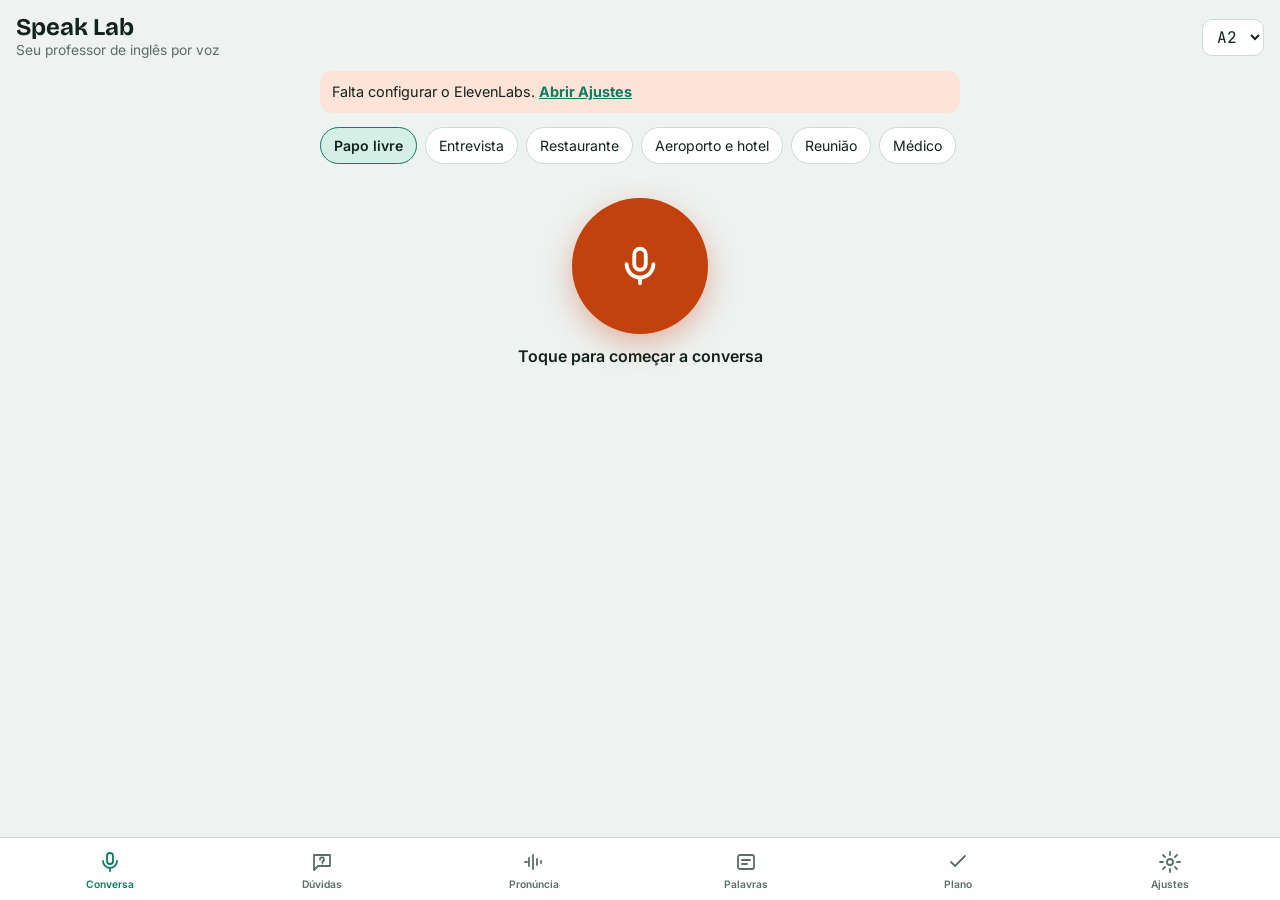
==== app/index.html @ e8980697 "Add Speak Lab iPhone PWA powered by ElevenLabs Installable web app (Add to Home Screen) with a real-" ====
<!doctype html>
<html lang="pt-BR">
<head>
<meta charset="utf-8">
<meta name="viewport" content="width=device-width, initial-scale=1, viewport-fit=cover">
<title>English Speak Lab</title>
<meta name="description" content="Professor de inglês por voz: conversa, dúvidas, pronúncia e vocabulário.">
<meta name="theme-color" content="#0d7a63">
<meta name="apple-mobile-web-app-capable" content="yes">
<meta name="mobile-web-app-capable" content="yes">
<meta name="apple-mobile-web-app-status-bar-style" content="default">
<meta name="apple-mobile-web-app-title" content="Speak Lab">
<link rel="apple-touch-icon" href="icons/apple-touch-icon.png">
<link rel="icon" href="icons/icon-192.png">
<link rel="manifest" href="manifest.webmanifest">
<link rel="preconnect" href="https://fonts.googleapis.com">
<link rel="stylesheet" href="https://fonts.googleapis.com/css2?family=Bricolage+Grotesque:opsz,wght@12..96,500;12..96,700&family=Inter:wght@400;500;600&family=JetBrains+Mono:wght@400;500&display=swap">
<link rel="stylesheet" href="styles.css">
</head>
<body>
<header class="top">
  <div>
    <h1>Speak Lab</h1>
    <p class="muted small" id="topSub">Seu professor de inglês por voz</p>
  </div>
  <select id="level" aria-label="Nível CEFR">
    <option value="A1">A1</option>
    <option value="A2" selected>A2</option>
    <option value="B1">B1</option>
    <option value="B2">B2</option>
    <option value="C1">C1</option>
  </select>
</header>

<main>
  <div id="setupBanner" class="notice" hidden>
    Falta configurar o ElevenLabs. <button class="link" data-go="settings">Abrir Ajustes</button>
  </div>

  <!-- TALK -->
  <section class="view" id="view-talk">
    <div class="chips" id="scenes"></div>
    <div class="stage">
      <button class="orb" id="orb" aria-label="Começar conversa">
        <span class="orb-ring"></span>
        <svg viewBox="0 0 24 24" fill="none" stroke="currentColor" stroke-width="2" stroke-linecap="round"><rect x="9" y="3" width="6" height="11" rx="3"/><path d="M5 11a7 7 0 0 0 14 0M12 18v3"/></svg>
      </button>
      <p class="orb-state" id="orbState">Toque para começar a conversa</p>
      <button class="btn small-btn" id="muteBtn" hidden>Silenciar microfone</button>
    </div>
    <div class="feed" id="talkFeed" aria-live="polite"></div>
  </section>

  <!-- ASK -->
  <section class="view" id="view-ask" hidden>
    <div class="chips" id="askExamples"></div>
    <div class="feed chat" id="askFeed" aria-live="polite">
      <div class="bubble ai">Pergunte qualquer coisa sobre inglês, em português. Ex.: "Quando uso since e quando uso for?"</div>
    </div>
    <form class="composer" id="askForm">
      <textarea id="askInput" rows="1" placeholder="Sua dúvida…"></textarea>
      <button class="btn primary" id="askSend" type="submit">Enviar</button>
    </form>
  </section>

  <!-- PRON -->
  <section class="view" id="view-pron" hidden>
    <div class="chips" id="pronTopics"></div>
    <div class="card">
      <span class="label" id="pronMeta"></span>
      <p class="target" id="pronText"></p>
      <p class="ipa" id="pronTip"></p>
      <p class="muted small" id="pronPt"></p>
      <div class="row">
        <button class="btn" id="pronListen">Ouvir</button>
        <button class="btn" id="pronSlow">Devagar</button>
        <button class="btn" id="pronNext">Próxima</button>
      </div>
      <button class="btn rec" id="pronRec">Gravar minha voz</button>
    </div>
    <div class="card" id="pronResult" hidden>
      <div class="row between">
        <div class="grow"><span class="label">Você disse</span><p id="pronHeard"></p></div>
        <div class="score" id="pronScore"></div>
      </div>
      <p class="diff" id="pronDiff"></p>
      <p class="small muted">Verde: reconhecida. Laranja: reconhecida, mas pouco clara. Vermelho: não reconhecida.</p>
    </div>
  </section>

  <!-- VOCAB -->
  <section class="view" id="view-vocab" hidden>
    <div class="card flash">
      <span class="label" id="flashCount"></span>
      <div class="front" id="flashFront"></div>
      <div class="muted" id="flashBack" hidden></div>
      <div class="row center" id="flashBtns"></div>
    </div>
    <form class="card" id="vForm">
      <span class="label">Adicionar palavra ou expressão</span>
      <input id="vEn" placeholder="English · ex.: get along with" autocapitalize="off">
      <input id="vPt" placeholder="Português · ex.: se dar bem com">
      <button class="btn primary" type="submit">Salvar</button>
    </form>
    <div class="card">
      <div class="row between"><span class="label">Meu vocabulário</span><span class="label" id="vTotal"></span></div>
      <div id="vList"></div>
    </div>
  </section>

  <!-- PLAN -->
  <section class="view" id="view-plan" hidden>
    <div class="card">
      <div class="row between"><span class="label">Rotina de hoje</span><span class="label" id="today"></span></div>
      <div id="checks"></div>
    </div>
    <div class="card">
      <div class="stats">
        <div><div class="n" id="streak">0</div><div class="label">dias seguidos</div></div>
        <div><div class="n" id="totalDays">0</div><div class="label">dias estudados</div></div>
        <div><div class="n" id="talkMins">0</div><div class="label">min de conversa</div></div>
      </div>
      <div class="week" id="week"></div>
    </div>
  </section>

  <!-- SETTINGS -->
  <section class="view" id="view-settings" hidden>
    <form class="card" id="setForm">
      <span class="label">ElevenLabs</span>
      <label>ID do agente
        <input id="sAgent" placeholder="agent_..." autocapitalize="off" autocomplete="off" spellcheck="false">
      </label>
      <label>Chave de API (fica só neste aparelho)
        <input id="sKey" type="password" placeholder="sk_..." autocapitalize="off" autocomplete="off" spellcheck="false">
      </label>
      <label>Voz para pronúncia e vocabulário
        <select id="sVoice"><option value="">Carregue suas vozes</option></select>
      </label>
      <div class="row">
        <button class="btn" type="button" id="sLoadVoices">Carregar minhas vozes</button>
        <button class="btn primary" type="submit">Salvar</button>
      </div>
      <p class="small muted" id="sStatus"></p>
    </form>
    <div class="card">
      <span class="label">Como instalar no iPhone</span>
      <ol class="small steps">
        <li>Abra este endereço no <b>Safari</b>.</li>
        <li>Toque em <b>Compartilhar</b> (quadrado com seta).</li>
        <li>Escolha <b>Adicionar à Tela de Início</b> e confirme.</li>
        <li>Abra pelo ícone <b>Speak Lab</b>. Na primeira conversa, permita o microfone.</li>
      </ol>
    </div>
    <div class="card">
      <span class="label">Backup do progresso</span>
      <p class="small muted">Seu vocabulário e histórico ficam guardados neste aparelho. Copie o backup de vez em quando.</p>
      <textarea id="backupBox" rows="3" placeholder="Cole aqui um backup para restaurar"></textarea>
      <div class="row">
        <button class="btn" type="button" id="bExport">Copiar backup</button>
        <button class="btn" type="button" id="bImport">Restaurar</button>
      </div>
    </div>
  </section>
</main>

<nav class="tabbar" id="tabbar">
  <button data-tab="talk" aria-selected="true"><svg viewBox="0 0 24 24"><path d="M12 3a3 3 0 0 1 3 3v5a3 3 0 0 1-6 0V6a3 3 0 0 1 3-3ZM5 11a7 7 0 0 0 14 0M12 18v3"/></svg>Conversa</button>
  <button data-tab="ask"><svg viewBox="0 0 24 24"><path d="M4 5h16v11H8l-4 4V5Z"/><path d="M10 9.5a2 2 0 1 1 2.5 1.9V13M12 15.5v.01"/></svg>Dúvidas</button>
  <button data-tab="pron"><svg viewBox="0 0 24 24"><path d="M3 12h2M7 8v8M11 5v14M15 9v6M19 11v2"/></svg>Pronúncia</button>
  <button data-tab="vocab"><svg viewBox="0 0 24 24"><rect x="4" y="5" width="16" height="14" rx="2"/><path d="M8 10h8M8 14h5"/></svg>Palavras</button>
  <button data-tab="plan"><svg viewBox="0 0 24 24"><path d="M5 12l4 4L19 6"/></svg>Plano</button>
  <button data-tab="settings"><svg viewBox="0 0 24 24"><circle cx="12" cy="12" r="3"/><path d="M12 2v3M12 19v3M2 12h3M19 12h3M4.9 4.9l2.1 2.1M17 17l2.1 2.1M4.9 19.1 7 17M17 7l2.1-2.1"/></svg>Ajustes</button>
</nav>

<div class="toast" id="toast" role="status" hidden></div>

<script src="vendor/elevenlabs-client-1.35.0.js"></script>
<script src="sentences.js"></script>
<script src="app.js"></script>
</body>
</html>
---- app/styles.css ----
/* Layout: phone-first app shell — header, one scrolling view, fixed bottom tab bar (iOS pattern). */
:root {
  --bg: #eef2f1;
  --surface: #ffffff;
  --sunk: #e2e9e7;
  --fg: #13221f;
  --muted: #5b6d69;
  --line: #cfdad7;
  --accent: #0d7a63;
  --accent-ink: #ffffff;
  --accent-soft: #d5efe7;
  --live: #c2410c;
  --live-soft: #fde4d6;
  --good: #15803d;
  --warn: #b45309;
  --bad: #b42318;
  --font-display: "Bricolage Grotesque", "Segoe UI", system-ui, sans-serif;
  --font-body: "Inter", -apple-system, system-ui, "Segoe UI", sans-serif;
  --font-mono: "JetBrains Mono", ui-monospace, Menlo, monospace;
  --tabbar-h: 58px;
  color-scheme: light;
}
@media (prefers-color-scheme: dark) {
  :root {
    --bg: #0e1615; --surface: #16211f; --sunk: #1d2a28; --fg: #e4eeeb; --muted: #93a7a2;
    --line: #2a3b38; --accent: #34c39f; --accent-ink: #062019; --accent-soft: #173a32;
    --live: #fb8a4c; --live-soft: #3d2216; --good: #4ade80; --warn: #fbbf24; --bad: #f87171;
    color-scheme: dark;
  }
}
* { box-sizing: border-box; -webkit-tap-highlight-color: transparent; }
html, body { margin: 0; }
body {
  background: var(--bg); color: var(--fg); font-family: var(--font-body); font-size: 16px; line-height: 1.5;
  padding-top: env(safe-area-inset-top, 0px);
  padding-left: max(16px, env(safe-area-inset-left, 0px));
  padding-right: max(16px, env(safe-area-inset-right, 0px));
  padding-bottom: calc(var(--tabbar-h) + env(safe-area-inset-bottom, 0px) + 16px);
  -webkit-text-size-adjust: 100%;
}
h1 { font-family: var(--font-display); font-weight: 700; font-size: 1.5rem; margin: 0; line-height: 1.1; }
p { margin: 0; }
.muted { color: var(--muted); }
.small { font-size: 0.86rem; }
.label { font-size: 0.72rem; text-transform: uppercase; letter-spacing: 0.08em; color: var(--muted); font-weight: 600; }
button, input, select, textarea { font: inherit; color: inherit; }
button { cursor: pointer; touch-action: manipulation; }
:focus-visible { outline: 2px solid var(--accent); outline-offset: 2px; }
[hidden] { display: none !important; }

header.top { display: flex; align-items: center; justify-content: space-between; gap: 12px; padding-block: 14px 10px; }
header.top select { background: var(--surface); border: 1px solid var(--line); border-radius: 10px; padding: 6px 10px; font-family: var(--font-mono); }
main { max-width: 640px; margin: 0 auto; display: flex; flex-direction: column; gap: 14px; }
.view { display: flex; flex-direction: column; gap: 14px; }

.card { background: var(--surface); border: 1px solid var(--line); border-radius: 16px; padding: 16px; display: flex; flex-direction: column; gap: 12px; min-width: 0; }
.card label { display: flex; flex-direction: column; gap: 4px; font-size: 0.86rem; color: var(--muted); }
.card input, .card select, .card textarea, .composer textarea {
  width: 100%; min-width: 0; border: 1px solid var(--line); background: var(--bg); border-radius: 12px; padding: 11px 12px; color: var(--fg); font-size: 16px;
}
.row { display: flex; flex-wrap: wrap; gap: 8px; align-items: center; }
.row.between { justify-content: space-between; flex-wrap: nowrap; }
.row.center { justify-content: center; }
.grow { flex: 1; min-width: 0; }
.btn { border: 1px solid var(--line); background: var(--surface); padding: 10px 16px; border-radius: 12px; font-weight: 600; min-height: 44px; }
.btn.primary { background: var(--accent); color: var(--accent-ink); border-color: var(--accent); }
.btn:disabled { opacity: 0.5; }
.small-btn { min-height: 36px; padding: 6px 12px; font-size: 0.86rem; }
.link { border: 0; background: none; color: var(--accent); font-weight: 700; padding: 0; text-decoration: underline; }
.notice { background: var(--live-soft); border-radius: 12px; padding: 10px 12px; font-size: 0.9rem; }

.chips { display: flex; gap: 8px; overflow-x: auto; padding-bottom: 2px; scrollbar-width: none; }
.chips::-webkit-scrollbar { display: none; }
.chip { flex: none; border: 1px solid var(--line); background: var(--surface); padding: 7px 13px; border-radius: 999px; font-size: 0.88rem; }
.chip[aria-pressed="true"] { background: var(--accent-soft); border-color: var(--accent); font-weight: 600; }

/* Talk */
.stage { display: flex; flex-direction: column; align-items: center; gap: 10px; padding-block: 18px 6px; }
.orb { position: relative; width: 136px; height: 136px; border-radius: 50%; border: 0; background: var(--live); color: #fff; display: grid; place-items: center; box-shadow: 0 10px 30px color-mix(in srgb, var(--live) 35%, transparent); transition: transform 0.15s; }
.orb:active { transform: scale(0.96); }
.orb svg { width: 46px; height: 46px; }
.orb-ring { position: absolute; inset: -8px; border-radius: 50%; border: 3px solid transparent; }
.orb[data-mode="connecting"] { background: var(--muted); }
.orb[data-mode="listening"] { background: var(--accent); }
.orb[data-mode="listening"] .orb-ring { border-color: var(--accent); animation: breathe 1.8s ease-in-out infinite; }
.orb[data-mode="speaking"] { background: var(--accent); }
.orb[data-mode="speaking"] .orb-ring { border-color: var(--accent); animation: talk 0.5s ease-in-out infinite alternate; }
@keyframes breathe { 0%,100% { transform: scale(1); opacity: 0.4; } 50% { transform: scale(1.08); opacity: 1; } }
@keyframes talk { from { transform: scale(1.02); } to { transform: scale(1.14); } }
@media (prefers-reduced-motion: reduce) { .orb-ring { animation: none !important; } }
.orb-state { font-weight: 600; text-align: center; }

.feed { display: flex; flex-direction: column; gap: 10px; }
.bubble { max-width: 88%; padding: 10px 13px; border-radius: 16px; overflow-wrap: anywhere; }
.bubble.me { align-self: flex-end; background: var(--accent); color: var(--accent-ink); border-bottom-right-radius: 5px; }
.bubble.ai { align-self: flex-start; background: var(--surface); border: 1px solid var(--line); border-bottom-left-radius: 5px; }
.bubble.ai p + p, .bubble.ai ul + p, .bubble.ai p + ul { margin-top: 8px; }
.bubble.ai ul { margin: 4px 0; padding-left: 20px; }
.bubble.thinking { color: var(--muted); font-style: italic; }
.fix { align-self: stretch; border-left: 3px solid var(--live); background: var(--live-soft); border-radius: 0 12px 12px 0; padding: 8px 12px; font-size: 0.9rem; display: flex; flex-direction: column; gap: 2px; }
.fix s { color: var(--muted); }
.fix b { color: var(--good); }
.saved { align-self: center; font-size: 0.82rem; color: var(--accent); font-weight: 600; }

.composer { position: sticky; bottom: calc(var(--tabbar-h) + env(safe-area-inset-bottom, 0px) + 8px); display: flex; gap: 8px; align-items: flex-end; background: var(--bg); padding-top: 6px; }
.composer textarea { resize: none; max-height: 140px; background: var(--surface); }
.composer .btn { flex: none; }

/* Pron */
.target { font-family: var(--font-display); font-size: 1.45rem; font-weight: 500; line-height: 1.3; }
.ipa { font-family: var(--font-mono); font-size: 0.86rem; color: var(--muted); }
.rec { background: var(--live); color: #fff; border-color: var(--live); min-height: 56px; user-select: none; -webkit-user-select: none; -webkit-touch-callout: none; }
.rec.on { background: var(--bad); }
.diff { font-size: 1.05rem; line-height: 1.8; }
.diff .ok { color: var(--good); font-weight: 600; }
.diff .weak { color: var(--warn); font-weight: 600; text-decoration: underline dotted; }
.diff .miss { color: var(--bad); text-decoration: underline wavy; }
.score { font-family: var(--font-mono); font-size: 2rem; font-variant-numeric: tabular-nums; }

/* Vocab */
.flash { text-align: center; align-items: center; padding-block: 26px; }
.flash .front { font-family: var(--font-display); font-size: 1.8rem; font-weight: 700; overflow-wrap: anywhere; }
.vrow { display: grid; grid-template-columns: 1fr auto; gap: 2px 10px; padding: 10px 0; border-top: 1px solid var(--line); }
.vrow:first-child { border-top: 0; }
.vrow .en { font-weight: 600; overflow-wrap: anywhere; }
.vrow .pt { color: var(--muted); grid-column: 1; overflow-wrap: anywhere; }
.vrow .acts { grid-row: 1 / span 2; grid-column: 2; display: flex; gap: 12px; align-items: center; }
.vrow .acts button { border: 0; background: none; color: var(--accent); font-weight: 600; font-size: 0.86rem; padding: 6px 0; }
.vrow .acts .del { color: var(--bad); }
.box { font-family: var(--font-mono); font-size: 0.72rem; color: var(--muted); font-weight: 400; }

/* Plan */
.card label.check { flex-direction: row; color: var(--fg); font-size: 1rem; }
.check { display: flex; gap: 12px; align-items: flex-start; padding: 11px 0; border-top: 1px solid var(--line); }
.check:first-child { border-top: 0; }
.check input { width: 22px; height: 22px; accent-color: var(--accent); margin-top: 1px; flex: none; }
.check .t { font-weight: 600; }
.mins { font-family: var(--font-mono); font-size: 0.76rem; color: var(--muted); margin-left: auto; white-space: nowrap; }
.stats { display: flex; gap: 22px; flex-wrap: wrap; }
.stats .n { font-family: var(--font-mono); font-size: 1.6rem; font-variant-numeric: tabular-nums; }
.week { display: grid; grid-template-columns: repeat(7, 1fr); gap: 6px; }
.day { aspect-ratio: 1; border-radius: 9px; background: var(--sunk); display: grid; place-items: center; font-family: var(--font-mono); font-size: 0.7rem; color: var(--muted); }
.day.done { background: var(--accent); color: var(--accent-ink); }
.day.part { background: var(--accent-soft); color: var(--fg); }
.steps { margin: 0; padding-left: 20px; display: flex; flex-direction: column; gap: 4px; }

/* Tab bar */
.tabbar {
  position: fixed; left: 0; right: 0; bottom: 0; z-index: 20; display: flex; justify-content: space-around;
  background: color-mix(in srgb, var(--surface) 92%, transparent); backdrop-filter: blur(14px); -webkit-backdrop-filter: blur(14px);
  border-top: 1px solid var(--line);
  padding: 4px max(4px, env(safe-area-inset-right, 0px)) env(safe-area-inset-bottom, 0px) max(4px, env(safe-area-inset-left, 0px));
}
.tabbar button { flex: 1; min-width: 0; height: var(--tabbar-h); border: 0; background: none; display: flex; flex-direction: column; align-items: center; justify-content: center; gap: 3px; font-size: 0.64rem; font-weight: 600; color: var(--muted); }
.tabbar svg { width: 24px; height: 24px; fill: none; stroke: currentColor; stroke-width: 1.8; stroke-linecap: round; stroke-linejoin: round; }
.tabbar button[aria-selected="true"] { color: var(--accent); }

.toast { position: fixed; left: 50%; transform: translateX(-50%); bottom: calc(var(--tabbar-h) + env(safe-area-inset-bottom, 0px) + 14px); z-index: 30; background: var(--fg); color: var(--bg); padding: 9px 16px; border-radius: 999px; font-size: 0.88rem; font-weight: 600; max-width: calc(100% - 32px); text-align: center; }
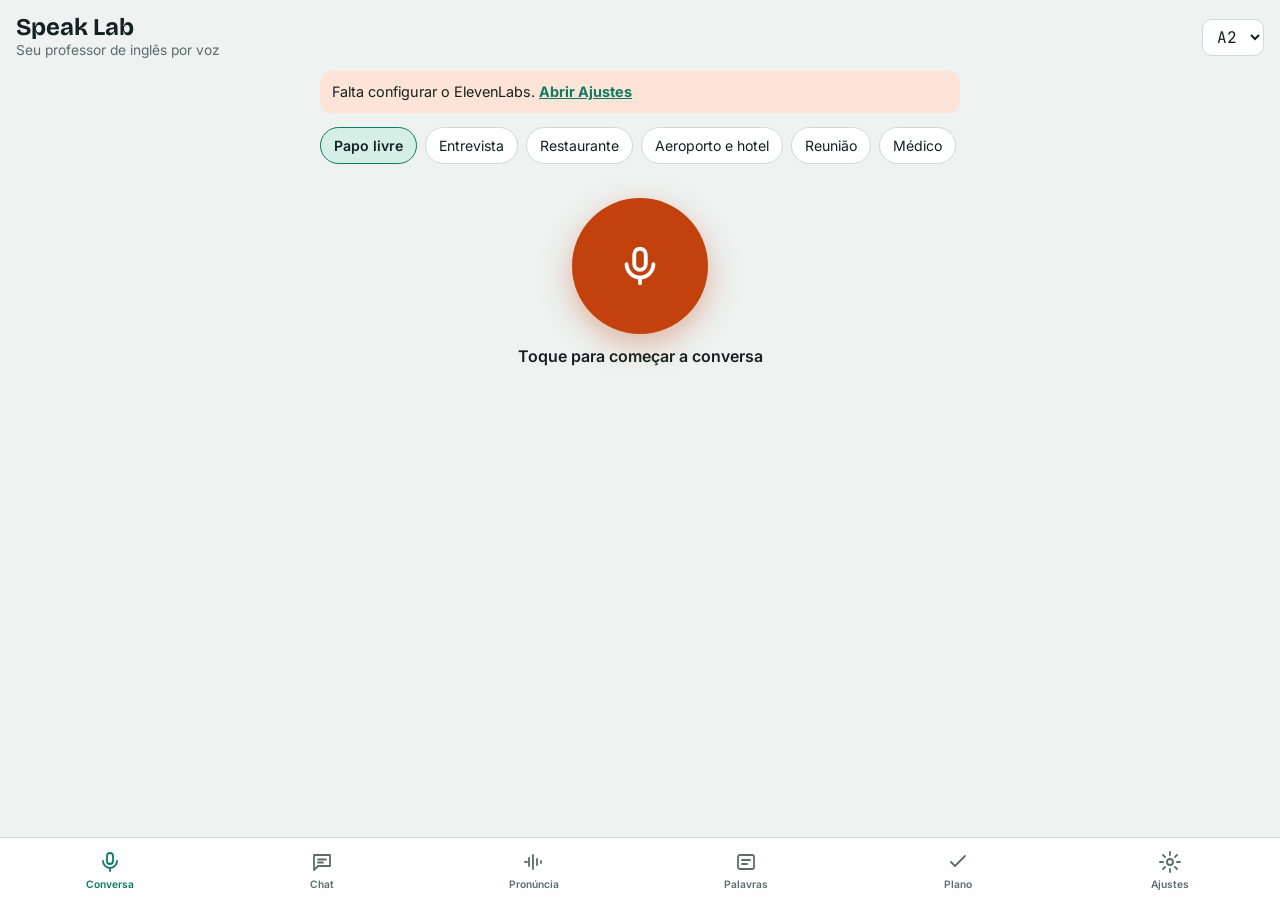
==== commit e656c2c7: "Add Claude-style study chat to Speak Lab Replaces the Questions tab with a chat: saved conversations" ====
--- a/app/index.html
+++ b/app/index.html
@@ -51,17 +51,43 @@
     <div class="feed" id="talkFeed" aria-live="polite"></div>
   </section>
 
-  <!-- ASK -->
-  <section class="view" id="view-ask" hidden>
-    <div class="chips" id="askExamples"></div>
-    <div class="feed chat" id="askFeed" aria-live="polite">
-      <div class="bubble ai">Pergunte qualquer coisa sobre inglês, em português. Ex.: "Quando uso since e quando uso for?"</div>
-    </div>
-    <form class="composer" id="askForm">
-      <textarea id="askInput" rows="1" placeholder="Sua dúvida…"></textarea>
-      <button class="btn primary" id="askSend" type="submit">Enviar</button>
+  <!-- CHAT -->
+  <section class="view" id="view-chat" hidden>
+    <div class="chat-head">
+      <button class="icon-btn" id="chatMenu" aria-label="Conversas"><svg viewBox="0 0 24 24"><path d="M4 7h16M4 12h16M4 17h10"/></svg></button>
+      <div class="chat-title" id="chatTitle">Nova conversa</div>
+      <button class="icon-btn" id="chatNew" aria-label="Nova conversa"><svg viewBox="0 0 24 24"><path d="M12 5v14M5 12h14"/></svg></button>
+    </div>
+
+    <div class="chat-empty" id="chatEmpty">
+      <h2 class="hello">What do you want to <em>study</em> today?</h2>
+      <p class="muted small">Escolha um modo. O professor responde em português ou inglês, conforme o modo.</p>
+      <div class="mode-grid" id="modeGrid"></div>
+      <span class="label">Para começar</span>
+      <div class="starters" id="starters"></div>
+    </div>
+
+    <div class="chat-log" id="chatLog" aria-live="polite"></div>
+
+    <form class="chat-composer" id="chatForm">
+      <div class="cbox">
+        <textarea id="chatInput" rows="1" placeholder="Escreva ou fale sua mensagem…" enterkeyhint="send"></textarea>
+        <div class="cbar">
+          <button type="button" class="mode-pill" id="chatModeBtn">Professor</button>
+          <div class="row">
+            <button type="button" class="icon-btn mic-s" id="chatMic" aria-label="Falar mensagem"><svg viewBox="0 0 24 24"><rect x="9" y="3" width="6" height="11" rx="3"/><path d="M5 11a7 7 0 0 0 14 0M12 18v3"/></svg></button>
+            <button type="submit" class="send-btn" id="chatSend" aria-label="Enviar"><svg viewBox="0 0 24 24"><path d="M12 19V5M6 11l6-6 6 6"/></svg></button>
+          </div>
+        </div>
+      </div>
     </form>
   </section>
+
+  <div class="scrim" id="chatScrim" hidden></div>
+  <aside class="drawer" id="chatDrawer" hidden aria-label="Conversas">
+    <div class="row between"><span class="label">Conversas</span><button class="btn small-btn" id="drawerNew">+ Nova</button></div>
+    <div id="chatList"></div>
+  </aside>
 
   <!-- PRON -->
   <section class="view" id="view-pron" hidden>
@@ -166,7 +192,7 @@
 
 <nav class="tabbar" id="tabbar">
   <button data-tab="talk" aria-selected="true"><svg viewBox="0 0 24 24"><path d="M12 3a3 3 0 0 1 3 3v5a3 3 0 0 1-6 0V6a3 3 0 0 1 3-3ZM5 11a7 7 0 0 0 14 0M12 18v3"/></svg>Conversa</button>
-  <button data-tab="ask"><svg viewBox="0 0 24 24"><path d="M4 5h16v11H8l-4 4V5Z"/><path d="M10 9.5a2 2 0 1 1 2.5 1.9V13M12 15.5v.01"/></svg>Dúvidas</button>
+  <button data-tab="chat"><svg viewBox="0 0 24 24"><path d="M4 5h16v11H8l-4 4V5Z"/><path d="M8 9.5h8M8 12.5h5"/></svg>Chat</button>
   <button data-tab="pron"><svg viewBox="0 0 24 24"><path d="M3 12h2M7 8v8M11 5v14M15 9v6M19 11v2"/></svg>Pronúncia</button>
   <button data-tab="vocab"><svg viewBox="0 0 24 24"><rect x="4" y="5" width="16" height="14" rx="2"/><path d="M8 10h8M8 14h5"/></svg>Palavras</button>
   <button data-tab="plan"><svg viewBox="0 0 24 24"><path d="M5 12l4 4L19 6"/></svg>Plano</button>
--- a/app/styles.css
+++ b/app/styles.css
@@ -156,3 +156,84 @@
 .tabbar button[aria-selected="true"] { color: var(--accent); }
 
 .toast { position: fixed; left: 50%; transform: translateX(-50%); bottom: calc(var(--tabbar-h) + env(safe-area-inset-bottom, 0px) + 14px); z-index: 30; background: var(--fg); color: var(--bg); padding: 9px 16px; border-radius: 999px; font-size: 0.88rem; font-weight: 600; max-width: calc(100% - 32px); text-align: center; }
+
+/* ---------- Chat (Claude-style): full-width answers, user bubbles, fixed composer, side drawer ---------- */
+body.in-chat header.top { display: none; }
+body.in-chat { padding-bottom: calc(var(--tabbar-h) + env(safe-area-inset-bottom, 0px) + 150px); }
+.chat-head {
+  position: sticky; top: 0; z-index: 15; display: flex; align-items: center; gap: 8px;
+  margin-inline: calc(-1 * max(16px, env(safe-area-inset-left, 0px))); padding: 10px max(16px, env(safe-area-inset-left, 0px));
+  padding-top: calc(env(safe-area-inset-top, 0px) + 6px); margin-top: calc(-1 * env(safe-area-inset-top, 0px));
+  background: color-mix(in srgb, var(--bg) 92%, transparent); backdrop-filter: blur(12px); -webkit-backdrop-filter: blur(12px);
+  border-bottom: 1px solid var(--line);
+}
+.chat-title { flex: 1; min-width: 0; text-align: center; font-weight: 600; white-space: nowrap; overflow: hidden; text-overflow: ellipsis; }
+.icon-btn { width: 40px; height: 40px; flex: none; border: 0; background: none; border-radius: 10px; display: grid; place-items: center; color: var(--fg); }
+.icon-btn svg, .send-btn svg { width: 22px; height: 22px; fill: none; stroke: currentColor; stroke-width: 1.9; stroke-linecap: round; stroke-linejoin: round; }
+.icon-btn:active { background: var(--sunk); }
+
+.chat-empty { display: flex; flex-direction: column; gap: 12px; padding-top: 10px; }
+.hello { font-family: var(--font-display); font-weight: 500; font-size: 1.75rem; line-height: 1.15; margin: 6px 0 0; text-wrap: balance; }
+.hello em { font-style: normal; color: var(--accent); }
+.mode-grid { display: grid; grid-template-columns: 1fr 1fr; gap: 8px; }
+.mode { text-align: left; border: 1px solid var(--line); background: var(--surface); border-radius: 14px; padding: 11px 12px; display: flex; flex-direction: column; gap: 2px; min-width: 0; }
+.mode b { font-size: 0.95rem; }
+.mode span { font-size: 0.8rem; color: var(--muted); line-height: 1.3; }
+.mode.on { border-color: var(--accent); background: var(--accent-soft); }
+.starters { display: flex; flex-direction: column; gap: 6px; }
+.starter { text-align: left; border: 0; border-bottom: 1px solid var(--line); background: none; padding: 10px 2px; color: var(--fg); font-size: 0.95rem; }
+.starter::before { content: "↗ "; color: var(--accent); font-weight: 700; }
+
+.chat-log { display: flex; flex-direction: column; gap: 18px; padding-top: 6px; }
+.m-user { display: flex; justify-content: flex-end; }
+.m-user .bubble.me { background: var(--sunk); color: var(--fg); border-radius: 18px; border-bottom-right-radius: 6px; max-width: 85%; white-space: pre-wrap; }
+.m-ai { display: grid; grid-template-columns: 28px 1fr; gap: 10px; align-items: start; }
+.m-avatar { width: 28px; height: 28px; border-radius: 8px; background: var(--accent); color: var(--accent-ink); display: grid; place-items: center; font-family: var(--font-display); font-weight: 700; font-size: 0.9rem; }
+.m-body { min-width: 0; display: flex; flex-direction: column; gap: 6px; }
+.md { overflow-wrap: anywhere; line-height: 1.6; }
+.md > * + * { margin-top: 10px; }
+.md h3 { font-size: 1rem; margin: 14px 0 0; font-family: var(--font-body); font-weight: 700; }
+.md ul, .md ol { padding-left: 22px; margin-bottom: 0; }
+.md li + li { margin-top: 4px; }
+.md code { font-family: var(--font-mono); font-size: 0.86em; background: var(--sunk); padding: 1px 5px; border-radius: 5px; }
+.md strong { font-weight: 700; }
+.caret { display: inline-block; width: 8px; height: 1em; vertical-align: -2px; margin-left: 2px; background: var(--accent); border-radius: 2px; animation: blink 1s steps(2) infinite; }
+@keyframes blink { 50% { opacity: 0; } }
+.dots { display: inline-flex; gap: 4px; padding: 8px 0; }
+.dots i { width: 7px; height: 7px; border-radius: 50%; background: var(--muted); animation: dot 1.2s infinite ease-in-out; }
+.dots i:nth-child(2) { animation-delay: 0.15s; } .dots i:nth-child(3) { animation-delay: 0.3s; }
+@keyframes dot { 0%, 80%, 100% { opacity: 0.25; transform: translateY(0); } 40% { opacity: 1; transform: translateY(-3px); } }
+@media (prefers-reduced-motion: reduce) { .caret, .dots i { animation: none; } }
+.m-acts { display: flex; gap: 14px; }
+.m-acts button { border: 0; background: none; padding: 4px 0; color: var(--muted); font-size: 0.8rem; font-weight: 600; }
+.m-acts button:active { color: var(--accent); }
+.chat-log .fix, .chat-log .saved { margin-left: 38px; }
+
+.chat-composer {
+  position: fixed; left: 0; right: 0; z-index: 18;
+  bottom: calc(var(--tabbar-h) + env(safe-area-inset-bottom, 0px));
+  padding: 8px max(12px, env(safe-area-inset-right, 0px)) 8px max(12px, env(safe-area-inset-left, 0px));
+  background: linear-gradient(to top, var(--bg) 70%, transparent);
+}
+.cbox { max-width: 640px; margin: 0 auto; background: var(--surface); border: 1px solid var(--line); border-radius: 20px; padding: 10px 10px 8px 14px; box-shadow: 0 4px 18px rgb(0 0 0 / 0.07); display: flex; flex-direction: column; gap: 6px; }
+.cbox textarea { border: 0; background: none; resize: none; padding: 4px 0; max-height: 160px; min-height: 26px; font-size: 16px; color: var(--fg); outline: none; width: 100%; }
+.cbar { display: flex; align-items: center; justify-content: space-between; gap: 8px; }
+.mode-pill { border: 1px solid var(--line); background: var(--bg); border-radius: 999px; padding: 5px 12px; font-size: 0.8rem; font-weight: 600; color: var(--fg); }
+.mode-pill:disabled { opacity: 0.7; }
+.mic-s.on { color: #fff; background: var(--live); animation: breathe 1.4s infinite; }
+.send-btn { width: 36px; height: 36px; border-radius: 10px; border: 0; background: var(--accent); color: var(--accent-ink); display: grid; place-items: center; }
+.send-btn:disabled { opacity: 0.45; }
+
+.scrim { position: fixed; inset: 0; z-index: 35; background: rgb(0 0 0 / 0.35); }
+.drawer {
+  position: fixed; top: 0; bottom: 0; left: 0; z-index: 40; width: min(84vw, 320px); overflow-y: auto;
+  background: var(--surface); border-right: 1px solid var(--line); display: flex; flex-direction: column; gap: 12px;
+  padding: calc(env(safe-area-inset-top, 0px) + 16px) 14px calc(env(safe-area-inset-bottom, 0px) + 16px) max(14px, env(safe-area-inset-left, 0px));
+}
+.c-item { display: flex; align-items: center; gap: 4px; border-radius: 10px; }
+.c-item.on { background: var(--accent-soft); }
+.c-open { flex: 1; min-width: 0; border: 0; background: none; text-align: left; padding: 9px 8px; display: flex; flex-direction: column; color: var(--fg); }
+.c-title { font-weight: 600; font-size: 0.92rem; white-space: nowrap; overflow: hidden; text-overflow: ellipsis; }
+.c-meta { font-size: 0.74rem; color: var(--muted); }
+.c-del { border: 0; background: none; color: var(--muted); font-size: 1.1rem; padding: 6px 10px; flex: none; }
+.c-del[data-armed] { color: var(--bad); font-size: 0.78rem; font-weight: 700; }
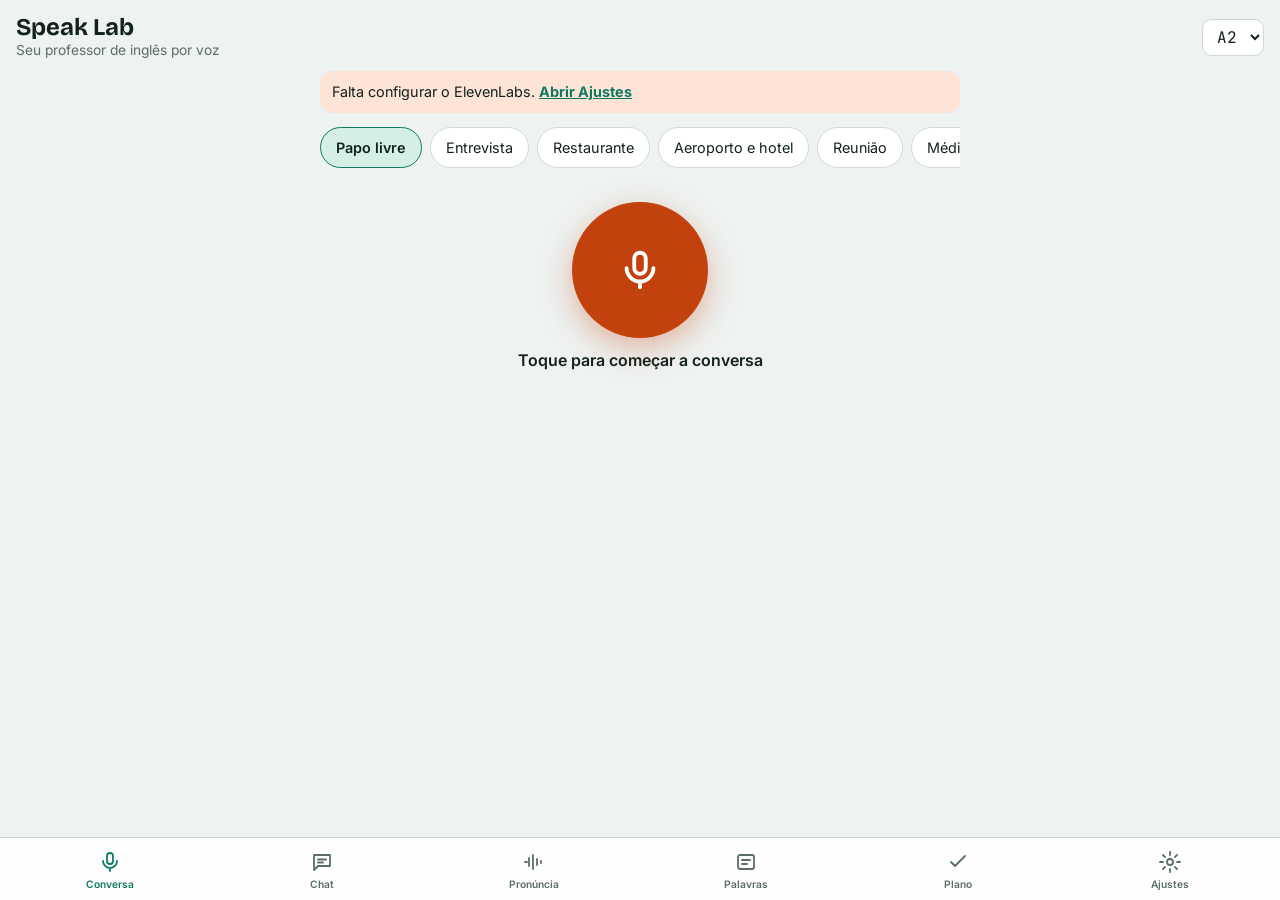
==== commit 1a12e980: "Polish Speak Lab for phones Keep the chat composer above the iOS keyboard and hide the tab bar while" ====
--- a/app/index.html
+++ b/app/index.html
@@ -200,6 +200,7 @@
 </nav>
 
 <div class="toast" id="toast" role="status" hidden></div>
+<div class="update-bar" id="updateBar" hidden>Nova versão do app disponível. <button class="link" id="updateBtn" type="button">Atualizar agora</button></div>
 
 <script src="vendor/elevenlabs-client-1.35.0.js"></script>
 <script src="sentences.js"></script>
--- a/app/styles.css
+++ b/app/styles.css
@@ -71,7 +71,7 @@
 
 .chips { display: flex; gap: 8px; overflow-x: auto; padding-bottom: 2px; scrollbar-width: none; }
 .chips::-webkit-scrollbar { display: none; }
-.chip { flex: none; border: 1px solid var(--line); background: var(--surface); padding: 7px 13px; border-radius: 999px; font-size: 0.88rem; }
+.chip { flex: none; border: 1px solid var(--line); background: var(--surface); padding: 9px 15px; min-height: 40px; border-radius: 999px; font-size: 0.9rem; }
 .chip[aria-pressed="true"] { background: var(--accent-soft); border-color: var(--accent); font-weight: 600; }
 
 /* Talk */
@@ -168,7 +168,7 @@
   border-bottom: 1px solid var(--line);
 }
 .chat-title { flex: 1; min-width: 0; text-align: center; font-weight: 600; white-space: nowrap; overflow: hidden; text-overflow: ellipsis; }
-.icon-btn { width: 40px; height: 40px; flex: none; border: 0; background: none; border-radius: 10px; display: grid; place-items: center; color: var(--fg); }
+.icon-btn { width: 44px; height: 44px; flex: none; border: 0; background: none; border-radius: 10px; display: grid; place-items: center; color: var(--fg); }
 .icon-btn svg, .send-btn svg { width: 22px; height: 22px; fill: none; stroke: currentColor; stroke-width: 1.9; stroke-linecap: round; stroke-linejoin: round; }
 .icon-btn:active { background: var(--sunk); }
 
@@ -205,7 +205,7 @@
 @keyframes dot { 0%, 80%, 100% { opacity: 0.25; transform: translateY(0); } 40% { opacity: 1; transform: translateY(-3px); } }
 @media (prefers-reduced-motion: reduce) { .caret, .dots i { animation: none; } }
 .m-acts { display: flex; gap: 14px; }
-.m-acts button { border: 0; background: none; padding: 4px 0; color: var(--muted); font-size: 0.8rem; font-weight: 600; }
+.m-acts button { border: 0; background: none; padding: 10px 6px; margin-left: -6px; min-height: 40px; color: var(--muted); font-size: 0.8rem; font-weight: 600; }
 .m-acts button:active { color: var(--accent); }
 .chat-log .fix, .chat-log .saved { margin-left: 38px; }
 
@@ -218,10 +218,10 @@
 .cbox { max-width: 640px; margin: 0 auto; background: var(--surface); border: 1px solid var(--line); border-radius: 20px; padding: 10px 10px 8px 14px; box-shadow: 0 4px 18px rgb(0 0 0 / 0.07); display: flex; flex-direction: column; gap: 6px; }
 .cbox textarea { border: 0; background: none; resize: none; padding: 4px 0; max-height: 160px; min-height: 26px; font-size: 16px; color: var(--fg); outline: none; width: 100%; }
 .cbar { display: flex; align-items: center; justify-content: space-between; gap: 8px; }
-.mode-pill { border: 1px solid var(--line); background: var(--bg); border-radius: 999px; padding: 5px 12px; font-size: 0.8rem; font-weight: 600; color: var(--fg); }
+.mode-pill { border: 1px solid var(--line); background: var(--bg); border-radius: 999px; padding: 8px 14px; min-height: 36px; font-size: 0.8rem; font-weight: 600; color: var(--fg); }
 .mode-pill:disabled { opacity: 0.7; }
 .mic-s.on { color: #fff; background: var(--live); animation: breathe 1.4s infinite; }
-.send-btn { width: 36px; height: 36px; border-radius: 10px; border: 0; background: var(--accent); color: var(--accent-ink); display: grid; place-items: center; }
+.send-btn { width: 40px; height: 40px; border-radius: 10px; border: 0; background: var(--accent); color: var(--accent-ink); display: grid; place-items: center; }
 .send-btn:disabled { opacity: 0.45; }
 
 .scrim { position: fixed; inset: 0; z-index: 35; background: rgb(0 0 0 / 0.35); }
@@ -235,5 +235,38 @@
 .c-open { flex: 1; min-width: 0; border: 0; background: none; text-align: left; padding: 9px 8px; display: flex; flex-direction: column; color: var(--fg); }
 .c-title { font-weight: 600; font-size: 0.92rem; white-space: nowrap; overflow: hidden; text-overflow: ellipsis; }
 .c-meta { font-size: 0.74rem; color: var(--muted); }
-.c-del { border: 0; background: none; color: var(--muted); font-size: 1.1rem; padding: 6px 10px; flex: none; }
+.c-del { border: 0; background: none; color: var(--muted); font-size: 1.2rem; min-width: 44px; min-height: 44px; padding: 0 10px; flex: none; }
 .c-del[data-armed] { color: var(--bad); font-size: 0.78rem; font-weight: 700; }
+
+/* ---------- Mobile polish ---------- */
+html, body { overscroll-behavior-y: none; }
+.tabbar, .chips, .chat-head, .mode-grid, .btn, .chip, .orb, .icon-btn, .send-btn, .mode-pill, .starter, .c-open { -webkit-user-select: none; user-select: none; }
+.btn:active, .chip:active, .mode:active, .starter:active, .c-open:active, .send-btn:active, .mode-pill:active { transform: scale(0.97); opacity: 0.85; }
+.tabbar button:active svg { transform: scale(0.9); }
+.btn, .chip, .mode, .starter, .send-btn, .mode-pill, .tabbar svg { transition: transform 0.08s, opacity 0.08s; }
+.starter { min-height: 44px; }
+.vrow .acts button { min-height: 40px; padding: 8px 2px; }
+.check { min-height: 48px; }
+
+/* Keyboard open (iOS): hide the tab bar and sit the composer right on top of the keyboard. */
+body.kb-open .tabbar { display: none; }
+body.kb-open .chat-composer { bottom: var(--kb, 0px); padding-bottom: 8px; }
+body.kb-open.in-chat { padding-bottom: calc(var(--kb, 0px) + 140px); }
+
+.update-bar {
+  position: fixed; left: 12px; right: 12px; z-index: 50; top: calc(env(safe-area-inset-top, 0px) + 8px);
+  background: var(--fg); color: var(--bg); border-radius: 14px; padding: 12px 14px; font-size: 0.9rem; font-weight: 600;
+  display: flex; gap: 8px; align-items: center; justify-content: space-between; box-shadow: 0 6px 20px rgb(0 0 0 / 0.2);
+}
+.update-bar .link { color: var(--accent-soft); white-space: nowrap; }
+
+/* Small phones (iPhone SE / mini) */
+@media (max-width: 380px) {
+  .orb { width: 116px; height: 116px; }
+  .hello { font-size: 1.5rem; }
+  .mode { padding: 9px 10px; }
+  .mode span { display: none; }
+  .tabbar button { font-size: 0.6rem; }
+  .target { font-size: 1.3rem; }
+}
+@media (max-height: 700px) { .stage { padding-block: 8px 0; } }
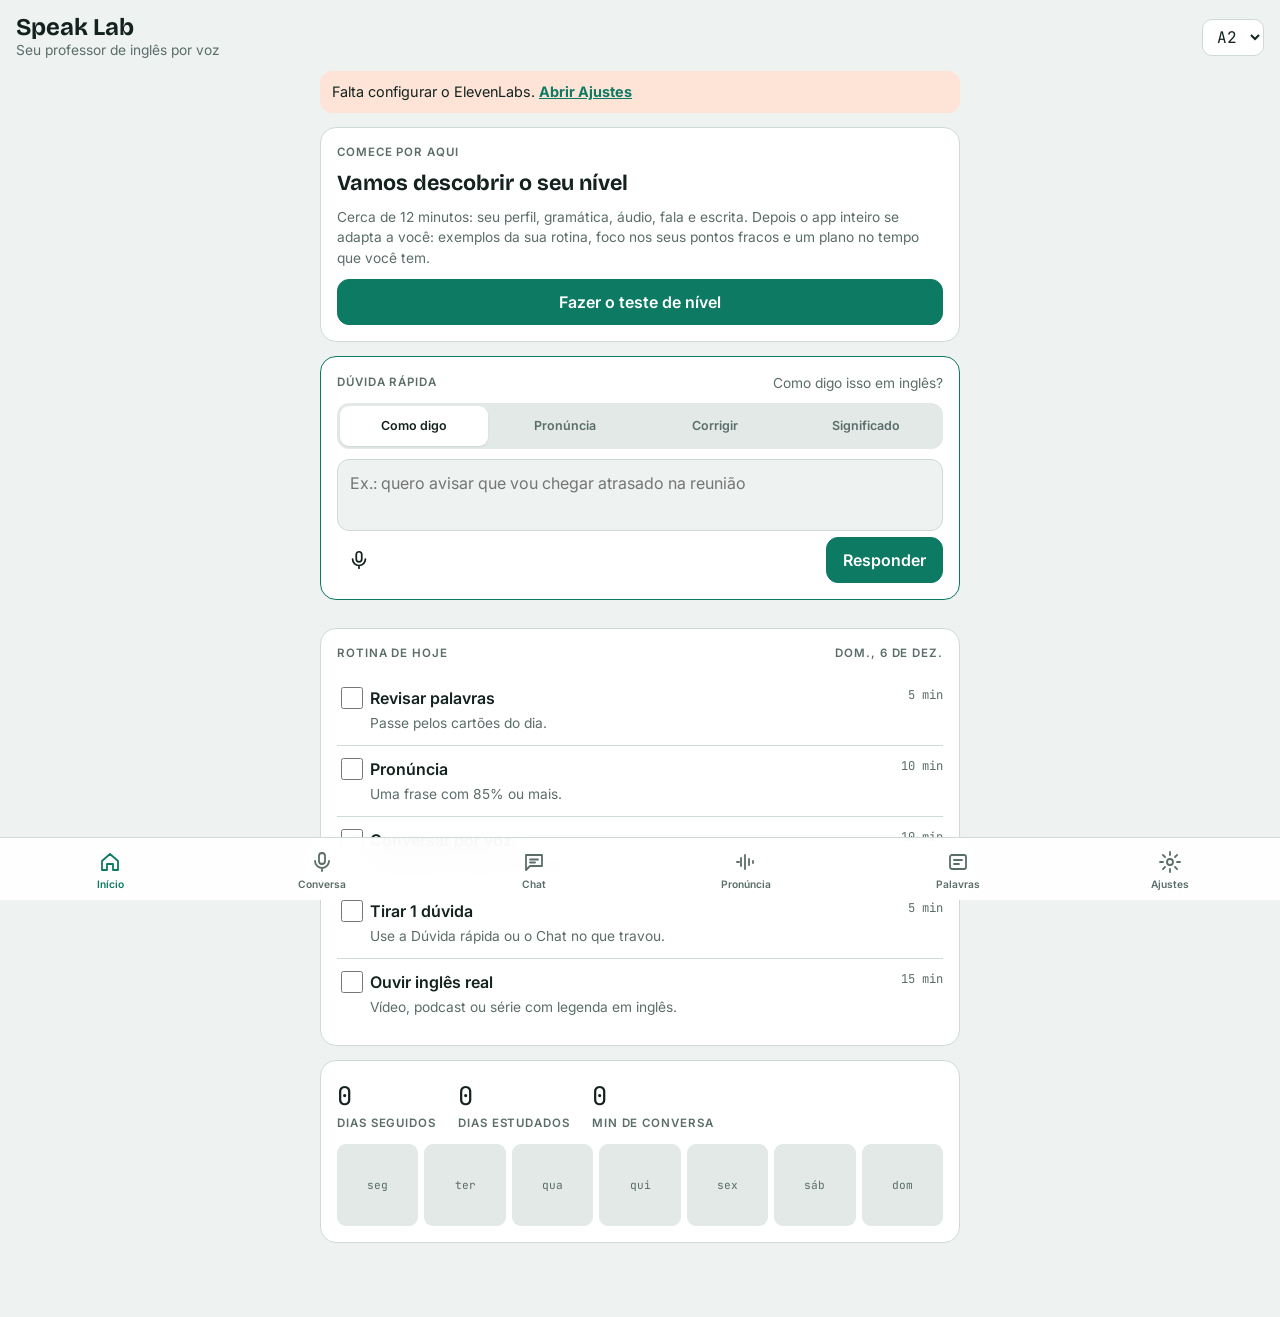
==== commit 8abf0f9e: "Add quick everyday help and a personalised level test Home tab replaces Plan: a quick-help card answ" ====
--- a/app/index.html
+++ b/app/index.html
@@ -37,8 +37,53 @@
     Falta configurar o ElevenLabs. <button class="link" data-go="settings">Abrir Ajustes</button>
   </div>
 
+  <!-- HOME -->
+  <section class="view" id="view-home">
+    <div class="card level-card" id="levelCard"></div>
+
+    <div class="card quick">
+      <div class="row between"><span class="label">Dúvida rápida</span><span class="small muted" id="qHint">Como digo isso em inglês?</span></div>
+      <div class="seg" id="qModes" role="tablist"></div>
+      <form class="qbox" id="qForm">
+        <textarea id="qInput" rows="2" placeholder="Ex.: quero dizer que vou chegar atrasado na reunião" enterkeyhint="go"></textarea>
+        <div class="row between">
+          <button type="button" class="icon-btn mic-s" id="qMic" aria-label="Falar a dúvida"><svg viewBox="0 0 24 24"><rect x="9" y="3" width="6" height="11" rx="3"/><path d="M5 11a7 7 0 0 0 14 0M12 18v3"/></svg></button>
+          <button type="submit" class="btn primary" id="qGo">Responder</button>
+        </div>
+      </form>
+    </div>
+    <div id="qResult"></div>
+    <div class="card" id="qRecentCard" hidden>
+      <span class="label">Suas dúvidas recentes</span>
+      <div id="qRecent"></div>
+    </div>
+
+    <div class="card">
+      <div class="row between"><span class="label">Rotina de hoje</span><span class="label" id="today"></span></div>
+      <div id="checks"></div>
+    </div>
+    <div class="card">
+      <div class="stats">
+        <div><div class="n" id="streak">0</div><div class="label">dias seguidos</div></div>
+        <div><div class="n" id="totalDays">0</div><div class="label">dias estudados</div></div>
+        <div><div class="n" id="talkMins">0</div><div class="label">min de conversa</div></div>
+      </div>
+      <div class="week" id="week"></div>
+    </div>
+  </section>
+
+  <!-- LEVEL TEST (full screen, not in the tab bar) -->
+  <section class="view" id="view-assess" hidden>
+    <div class="as-head">
+      <button class="icon-btn" id="asClose" aria-label="Sair do teste"><svg viewBox="0 0 24 24"><path d="M6 6l12 12M18 6 6 18"/></svg></button>
+      <div class="as-progress"><div id="asBar"></div></div>
+      <span class="label" id="asStep"></span>
+    </div>
+    <div id="asBody"></div>
+  </section>
+
   <!-- TALK -->
-  <section class="view" id="view-talk">
+  <section class="view" id="view-talk" hidden>
     <div class="chips" id="scenes"></div>
     <div class="stage">
       <button class="orb" id="orb" aria-label="Começar conversa">
@@ -131,22 +176,6 @@
     <div class="card">
       <div class="row between"><span class="label">Meu vocabulário</span><span class="label" id="vTotal"></span></div>
       <div id="vList"></div>
-    </div>
-  </section>
-
-  <!-- PLAN -->
-  <section class="view" id="view-plan" hidden>
-    <div class="card">
-      <div class="row between"><span class="label">Rotina de hoje</span><span class="label" id="today"></span></div>
-      <div id="checks"></div>
-    </div>
-    <div class="card">
-      <div class="stats">
-        <div><div class="n" id="streak">0</div><div class="label">dias seguidos</div></div>
-        <div><div class="n" id="totalDays">0</div><div class="label">dias estudados</div></div>
-        <div><div class="n" id="talkMins">0</div><div class="label">min de conversa</div></div>
-      </div>
-      <div class="week" id="week"></div>
     </div>
   </section>
 
@@ -191,11 +220,11 @@
 </main>
 
 <nav class="tabbar" id="tabbar">
-  <button data-tab="talk" aria-selected="true"><svg viewBox="0 0 24 24"><path d="M12 3a3 3 0 0 1 3 3v5a3 3 0 0 1-6 0V6a3 3 0 0 1 3-3ZM5 11a7 7 0 0 0 14 0M12 18v3"/></svg>Conversa</button>
+  <button data-tab="home" aria-selected="true"><svg viewBox="0 0 24 24"><path d="M4 11 12 4l8 7v9h-5v-6H9v6H4z"/></svg>Início</button>
+  <button data-tab="talk"><svg viewBox="0 0 24 24"><path d="M12 3a3 3 0 0 1 3 3v5a3 3 0 0 1-6 0V6a3 3 0 0 1 3-3ZM5 11a7 7 0 0 0 14 0M12 18v3"/></svg>Conversa</button>
   <button data-tab="chat"><svg viewBox="0 0 24 24"><path d="M4 5h16v11H8l-4 4V5Z"/><path d="M8 9.5h8M8 12.5h5"/></svg>Chat</button>
   <button data-tab="pron"><svg viewBox="0 0 24 24"><path d="M3 12h2M7 8v8M11 5v14M15 9v6M19 11v2"/></svg>Pronúncia</button>
   <button data-tab="vocab"><svg viewBox="0 0 24 24"><rect x="4" y="5" width="16" height="14" rx="2"/><path d="M8 10h8M8 14h5"/></svg>Palavras</button>
-  <button data-tab="plan"><svg viewBox="0 0 24 24"><path d="M5 12l4 4L19 6"/></svg>Plano</button>
   <button data-tab="settings"><svg viewBox="0 0 24 24"><circle cx="12" cy="12" r="3"/><path d="M12 2v3M12 19v3M2 12h3M19 12h3M4.9 4.9l2.1 2.1M17 17l2.1 2.1M4.9 19.1 7 17M17 7l2.1-2.1"/></svg>Ajustes</button>
 </nav>
 
@@ -205,5 +234,8 @@
 <script src="vendor/elevenlabs-client-1.35.0.js"></script>
 <script src="sentences.js"></script>
 <script src="app.js"></script>
+<script src="assess-bank.js"></script>
+<script src="assess.js"></script>
+<script src="home.js"></script>
 </body>
 </html>
--- a/app/styles.css
+++ b/app/styles.css
@@ -270,3 +270,71 @@
   .target { font-size: 1.3rem; }
 }
 @media (max-height: 700px) { .stage { padding-block: 8px 0; } }
+
+/* ---------- Home: level card + quick help ---------- */
+.level-card { gap: 10px; }
+.lc-title { font-family: var(--font-display); font-size: 1.35rem; margin: 0; line-height: 1.2; text-wrap: balance; }
+.lc-main { display: flex; align-items: center; gap: 14px; }
+.lc-badge { width: 64px; height: 64px; flex: none; border-radius: 18px; background: var(--accent); color: var(--accent-ink); display: grid; place-items: center; font-family: var(--font-mono); font-size: 1.5rem; font-weight: 500; }
+.lc-badge.big { width: 84px; height: 84px; font-size: 2rem; border-radius: 22px; }
+.lc-name { font-family: var(--font-display); font-weight: 700; font-size: 1.2rem; }
+.skills { display: flex; flex-direction: column; gap: 8px; }
+.skill { display: grid; grid-template-columns: minmax(0, 1.3fr) 1fr 28px; gap: 10px; align-items: center; }
+.bar { height: 8px; border-radius: 99px; background: var(--sunk); overflow: hidden; }
+.bar i { display: block; height: 100%; background: var(--accent); border-radius: 99px; }
+.lvl { font-family: var(--font-mono); font-size: 0.8rem; text-align: right; }
+.focus-tag { font-size: 0.68rem; text-transform: uppercase; letter-spacing: 0.06em; background: var(--live-soft); color: var(--live); padding: 2px 6px; border-radius: 6px; vertical-align: 2px; }
+
+.quick { gap: 10px; border-color: var(--accent); }
+.seg { display: grid; grid-template-columns: repeat(4, 1fr); background: var(--sunk); border-radius: 12px; padding: 3px; gap: 3px; }
+.seg button { border: 0; background: none; border-radius: 9px; min-height: 40px; font-size: 0.78rem; white-space: nowrap; overflow: hidden; text-overflow: ellipsis; font-weight: 600; color: var(--muted); padding: 0 4px; -webkit-user-select: none; user-select: none; }
+.seg button[aria-selected="true"] { background: var(--surface); color: var(--fg); box-shadow: 0 1px 2px rgb(0 0 0 / 0.08); }
+.qbox { display: flex; flex-direction: column; gap: 6px; }
+.qbox textarea { resize: none; min-height: 64px; }
+.qcard { border-color: var(--accent); }
+.q-answer { font-family: var(--font-display); font-size: 1.45rem; font-weight: 500; line-height: 1.3; overflow-wrap: anywhere; }
+.verdict { align-self: flex-start; font-size: 0.8rem; font-weight: 700; padding: 4px 10px; border-radius: 99px; }
+.verdict.ok { background: color-mix(in srgb, var(--good) 16%, transparent); color: var(--good); }
+.verdict.almost { background: color-mix(in srgb, var(--warn) 18%, transparent); color: var(--warn); }
+.verdict.no { background: color-mix(in srgb, var(--bad) 14%, transparent); color: var(--bad); }
+.q-pron { display: flex; flex-wrap: wrap; gap: 6px 14px; align-items: baseline; background: var(--sunk); border-radius: 10px; padding: 9px 12px; }
+.q-pron .ipa { color: var(--fg); }
+.q-alts { display: flex; flex-direction: column; }
+.q-alt { display: flex; align-items: center; gap: 10px; padding: 6px 0; border-top: 1px solid var(--line); }
+.q-alt:first-child { border-top: 0; }
+.tone { flex: none; font-size: 0.68rem; text-transform: uppercase; letter-spacing: 0.06em; color: var(--muted); font-weight: 700; min-width: 60px; }
+.mini-play { flex: none; width: 40px; height: 40px; border-radius: 50%; border: 1px solid var(--line); background: var(--surface); color: var(--accent); font-size: 0.8rem; }
+.q-expl { font-size: 0.95rem; }
+.q-ex { display: flex; gap: 10px; align-items: flex-start; border-left: 3px solid var(--accent); padding-left: 10px; }
+.q-recent { display: flex; flex-wrap: wrap; align-items: baseline; gap: 2px 10px; width: 100%; text-align: left; border: 0; border-top: 1px solid var(--line); background: none; padding: 10px 0; color: var(--fg); min-height: 44px; }
+.q-recent:first-child { border-top: 0; }
+.q-recent .grow { font-weight: 600; overflow-wrap: anywhere; }
+.q-recent .muted { flex-basis: 100%; padding-left: 70px; }
+.rec-on { background: var(--bad) !important; color: #fff !important; border-color: var(--bad) !important; }
+
+/* ---------- Level test (full screen) ---------- */
+body.in-assess header.top, body.in-assess .tabbar { display: none; }
+body.in-assess { padding-bottom: calc(env(safe-area-inset-bottom, 0px) + 24px); }
+.as-head { position: sticky; top: env(safe-area-inset-top, 0px); z-index: 15; display: flex; align-items: center; gap: 10px; padding-block: 8px; background: var(--bg); }
+.as-progress { flex: 1; height: 6px; border-radius: 99px; background: var(--sunk); overflow: hidden; }
+.as-progress div { height: 100%; width: 0; background: var(--accent); transition: width 0.3s; }
+.as-card { display: flex; flex-direction: column; gap: 14px; padding-block: 6px 20px; }
+.as-title { font-family: var(--font-display); font-size: 1.5rem; margin: 0; line-height: 1.2; }
+.as-steps { margin: 0; padding-left: 22px; display: flex; flex-direction: column; gap: 6px; }
+.as-q { display: flex; flex-direction: column; gap: 8px; }
+.as-q input { width: 100%; border: 1px solid var(--line); background: var(--surface); border-radius: 12px; padding: 11px 12px; font-size: 16px; color: var(--fg); }
+.as-chips { display: flex; flex-wrap: wrap; gap: 8px; }
+.as-question { font-family: var(--font-display); font-size: 1.35rem; font-weight: 500; line-height: 1.35; }
+.as-opts { display: flex; flex-direction: column; gap: 8px; }
+.as-opt { text-align: left; border: 1px solid var(--line); background: var(--surface); border-radius: 14px; padding: 14px 16px; min-height: 52px; font-size: 1rem; color: var(--fg); }
+.as-opt.idk { color: var(--muted); border-style: dashed; }
+.as-opt.picked { border-color: var(--accent); background: var(--accent-soft); }
+.as-card textarea { width: 100%; border: 1px solid var(--line); background: var(--surface); border-radius: 12px; padding: 12px; font-size: 16px; color: var(--fg); resize: vertical; }
+.btn.big { min-height: 52px; font-size: 1.02rem; }
+.btn.play { align-self: flex-start; }
+.result .skills { margin-block: 4px; }
+.result ul { margin: 6px 0 0; padding-left: 20px; display: flex; flex-direction: column; gap: 4px; }
+@media (max-width: 380px) {
+  .seg { grid-template-columns: 1fr 1fr; }
+  #qHint { display: none; }
+}
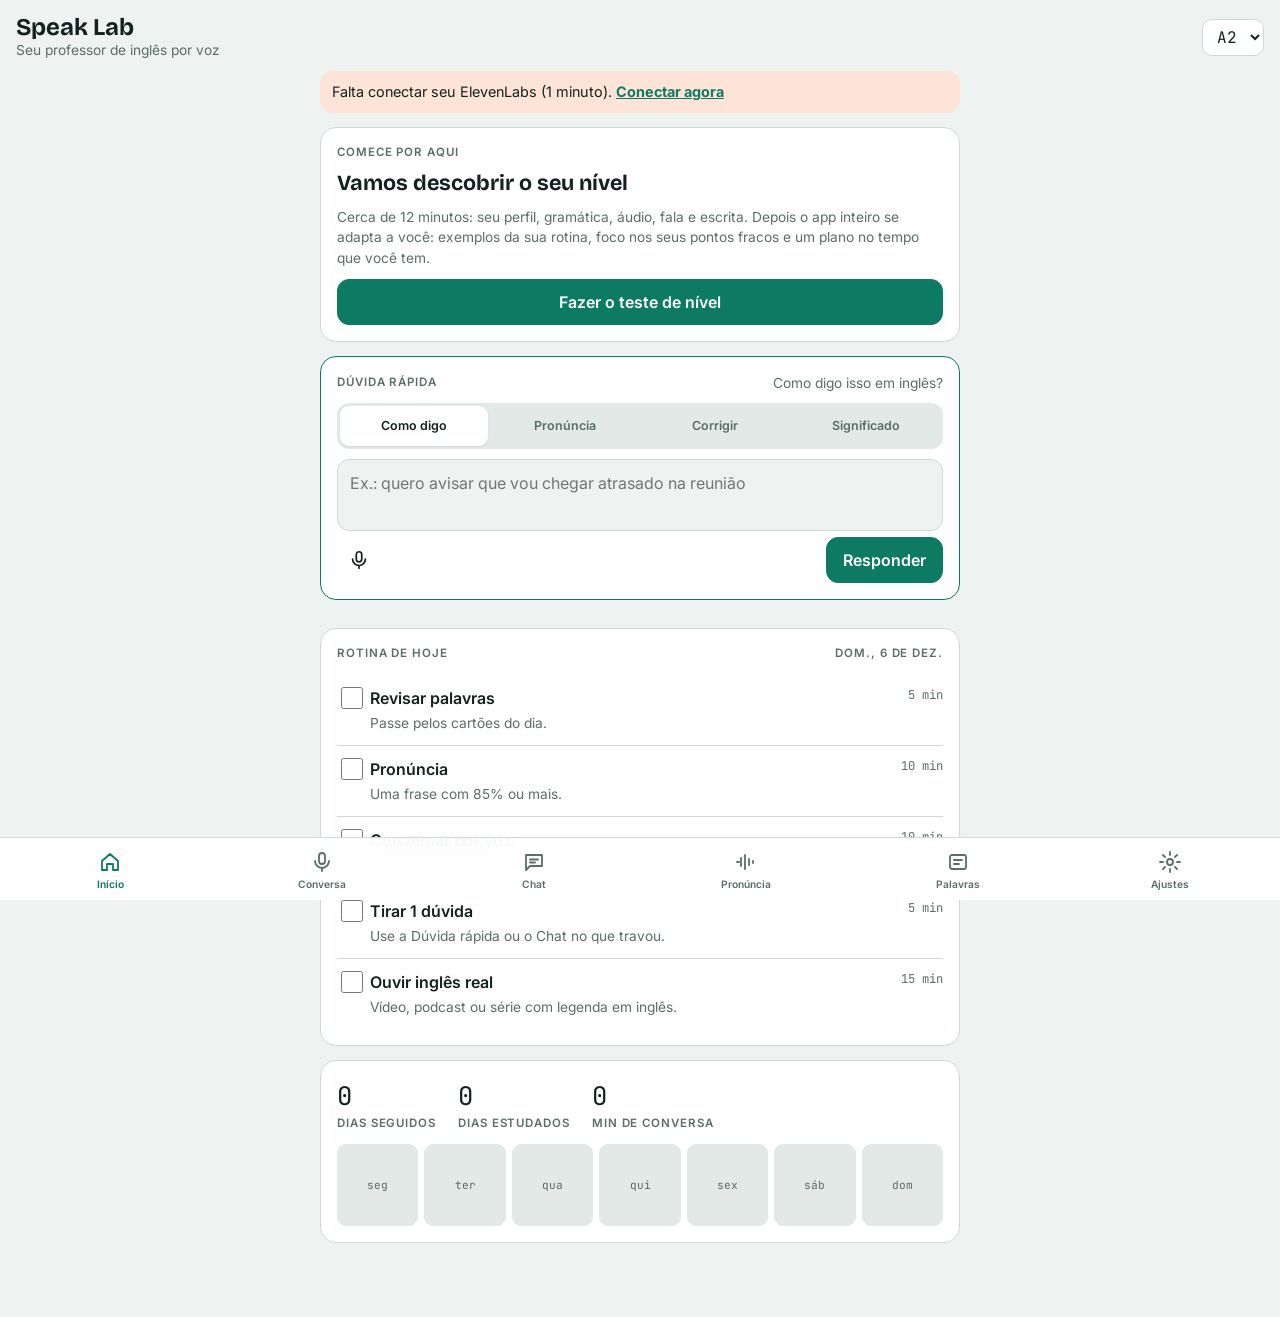
==== commit 5d40f4b3: "Set up the ElevenLabs agent from the app in one tap Settings now only needs an API key: 'Configurar " ====
--- a/app/index.html
+++ b/app/index.html
@@ -34,7 +34,7 @@
 
 <main>
   <div id="setupBanner" class="notice" hidden>
-    Falta configurar o ElevenLabs. <button class="link" data-go="settings">Abrir Ajustes</button>
+    Falta conectar seu ElevenLabs (1 minuto). <button class="link" data-go="settings">Conectar agora</button>
   </div>
 
   <!-- HOME -->
@@ -182,21 +182,27 @@
   <!-- SETTINGS -->
   <section class="view" id="view-settings" hidden>
     <form class="card" id="setForm">
-      <span class="label">ElevenLabs</span>
-      <label>ID do agente
-        <input id="sAgent" placeholder="agent_..." autocapitalize="off" autocomplete="off" spellcheck="false">
-      </label>
+      <span class="label">Conectar ao ElevenLabs</span>
+      <ol class="small steps">
+        <li>No site do ElevenLabs, abra <b>Settings → API Keys → Create API key</b> e copie a chave.</li>
+        <li>Cole abaixo e toque em <b>Configurar meu professor automaticamente</b>.</li>
+      </ol>
       <label>Chave de API (fica só neste aparelho)
         <input id="sKey" type="password" placeholder="sk_..." autocapitalize="off" autocomplete="off" spellcheck="false">
       </label>
-      <label>Voz para pronúncia e vocabulário
-        <select id="sVoice"><option value="">Carregue suas vozes</option></select>
+      <label>Voz para pronúncia e vocabulário (opcional)
+        <select id="sVoice"><option value="">Voz padrão</option></select>
       </label>
-      <div class="row">
-        <button class="btn" type="button" id="sLoadVoices">Carregar minhas vozes</button>
-        <button class="btn primary" type="submit">Salvar</button>
-      </div>
-      <p class="small muted" id="sStatus"></p>
+      <button class="btn" type="button" id="sLoadVoices">Carregar minhas vozes</button>
+      <button class="btn primary big" type="button" id="sAuto">Configurar meu professor automaticamente</button>
+      <p class="small muted" id="sStatus" aria-live="polite"></p>
+      <details class="small">
+        <summary>Já tenho um agente (avançado)</summary>
+        <label>ID do agente
+          <input id="sAgent" placeholder="agent_..." autocapitalize="off" autocomplete="off" spellcheck="false">
+        </label>
+        <button class="btn" type="submit">Salvar ID</button>
+      </details>
     </form>
     <div class="card">
       <span class="label">Como instalar no iPhone</span>
@@ -233,6 +239,7 @@
 
 <script src="vendor/elevenlabs-client-1.35.0.js"></script>
 <script src="sentences.js"></script>
+<script src="agent-config.js"></script>
 <script src="app.js"></script>
 <script src="assess-bank.js"></script>
 <script src="assess.js"></script>
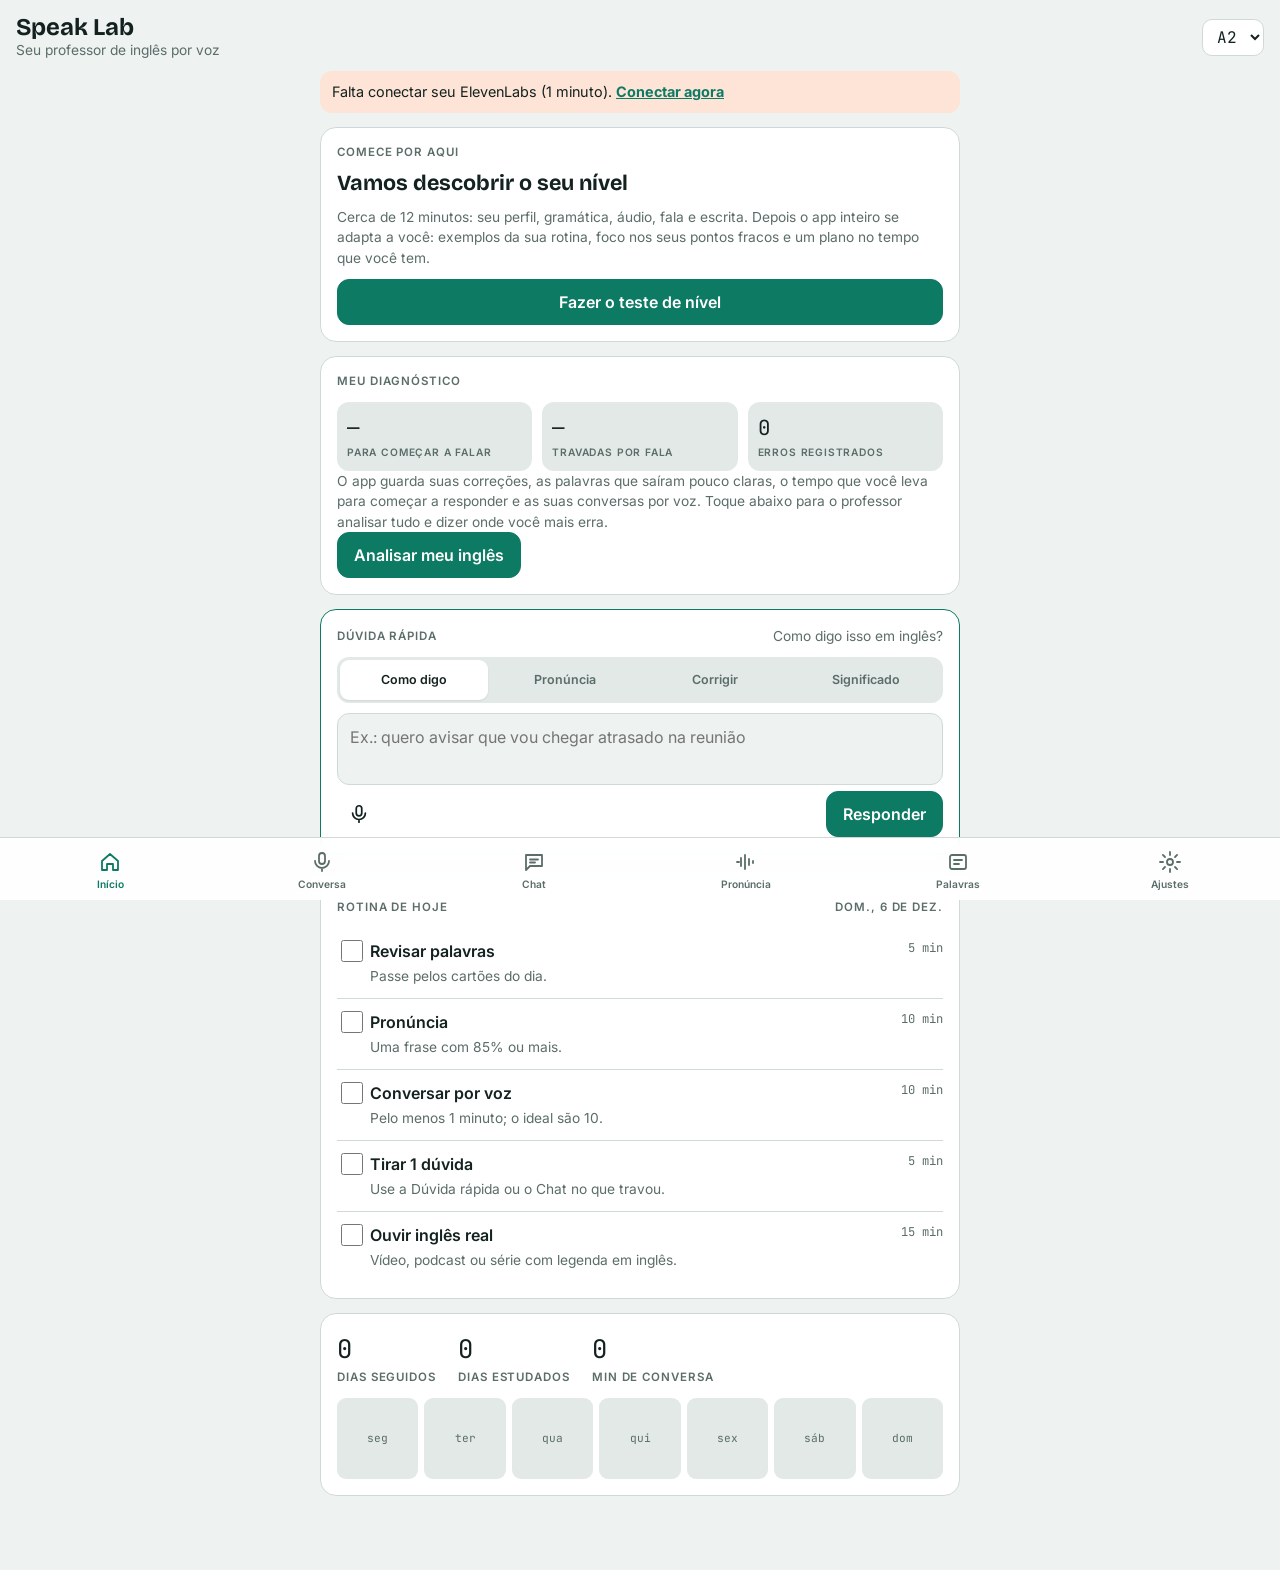
==== commit 52da6ffc: "Add voice cloning, fast-answer drill and practice diagnosis Minha voz records about a minute and cre" ====
--- a/app/index.html
+++ b/app/index.html
@@ -92,6 +92,10 @@
       </button>
       <p class="orb-state" id="orbState">Toque para começar a conversa</p>
       <button class="btn small-btn" id="muteBtn" hidden>Silenciar microfone</button>
+      <div class="talk-opts">
+        <label class="switch"><input type="checkbox" id="subsPT"> Legenda PT</label>
+        <label class="switch" id="myVoiceTalkWrap" hidden><input type="checkbox" id="myVoiceTalk"> Professor com a minha voz</label>
+      </div>
     </div>
     <div class="feed" id="talkFeed" aria-live="polite"></div>
   </section>
@@ -244,5 +248,6 @@
 <script src="assess-bank.js"></script>
 <script src="assess.js"></script>
 <script src="home.js"></script>
+<script src="coach.js"></script>
 </body>
 </html>
--- a/app/styles.css
+++ b/app/styles.css
@@ -338,3 +338,28 @@
   .seg { grid-template-columns: 1fr 1fr; }
   #qHint { display: none; }
 }
+
+/* ---------- Coach: subtitles, switches, voice clone, fluency drill, diagnosis ---------- */
+.talk-opts { display: flex; flex-wrap: wrap; gap: 8px 16px; justify-content: center; }
+.switch { display: inline-flex; align-items: center; gap: 8px; font-size: 0.9rem; font-weight: 600; min-height: 44px; }
+.switch input { width: 20px; height: 20px; accent-color: var(--accent); }
+.sub-pt { display: block; margin-top: 6px; padding-top: 6px; border-top: 1px dashed var(--line); font-size: 0.88rem; color: var(--muted); }
+.read-text { background: var(--sunk); border-radius: 12px; padding: 12px 14px; font-size: 1rem; line-height: 1.6; }
+.rec-timer { font-family: var(--font-mono); font-size: 1.4rem; font-variant-numeric: tabular-nums; }
+.consent { display: flex !important; flex-direction: row !important; gap: 10px; align-items: flex-start; color: var(--fg) !important; }
+.consent input { width: 20px; height: 20px; flex: none; margin-top: 2px; accent-color: var(--accent); }
+.metrics { display: grid; grid-template-columns: repeat(3, 1fr); gap: 10px; }
+.metric { background: var(--sunk); border-radius: 12px; padding: 10px; display: flex; flex-direction: column; gap: 2px; min-width: 0; }
+.metric .n { font-family: var(--font-mono); font-size: 1.3rem; font-variant-numeric: tabular-nums; }
+.metric .label { font-size: 0.64rem; }
+.issue { border-top: 1px solid var(--line); padding-top: 10px; display: flex; flex-direction: column; gap: 4px; }
+.issue:first-child { border-top: 0; padding-top: 0; }
+.issue .ex { font-size: 0.86rem; }
+.style-row { display: grid; grid-template-columns: 1fr auto 1fr auto; gap: 8px; align-items: center; padding: 8px 0; border-top: 1px solid var(--line); font-size: 0.92rem; }
+.style-row:first-child { border-top: 0; }
+.style-row .pt { color: var(--muted); }
+.drill-q { font-family: var(--font-display); font-size: 1.35rem; font-weight: 500; line-height: 1.3; }
+.drill-big { font-family: var(--font-mono); font-size: 2.4rem; font-variant-numeric: tabular-nums; text-align: center; }
+.starters-list { display: flex; flex-wrap: wrap; gap: 6px; }
+.starters-list button { border: 1px solid var(--line); background: var(--surface); border-radius: 99px; padding: 8px 12px; min-height: 40px; font-size: 0.88rem; color: var(--fg); }
+@media (max-width: 380px) { .metrics { grid-template-columns: 1fr 1fr; } .style-row { grid-template-columns: 1fr auto; } }
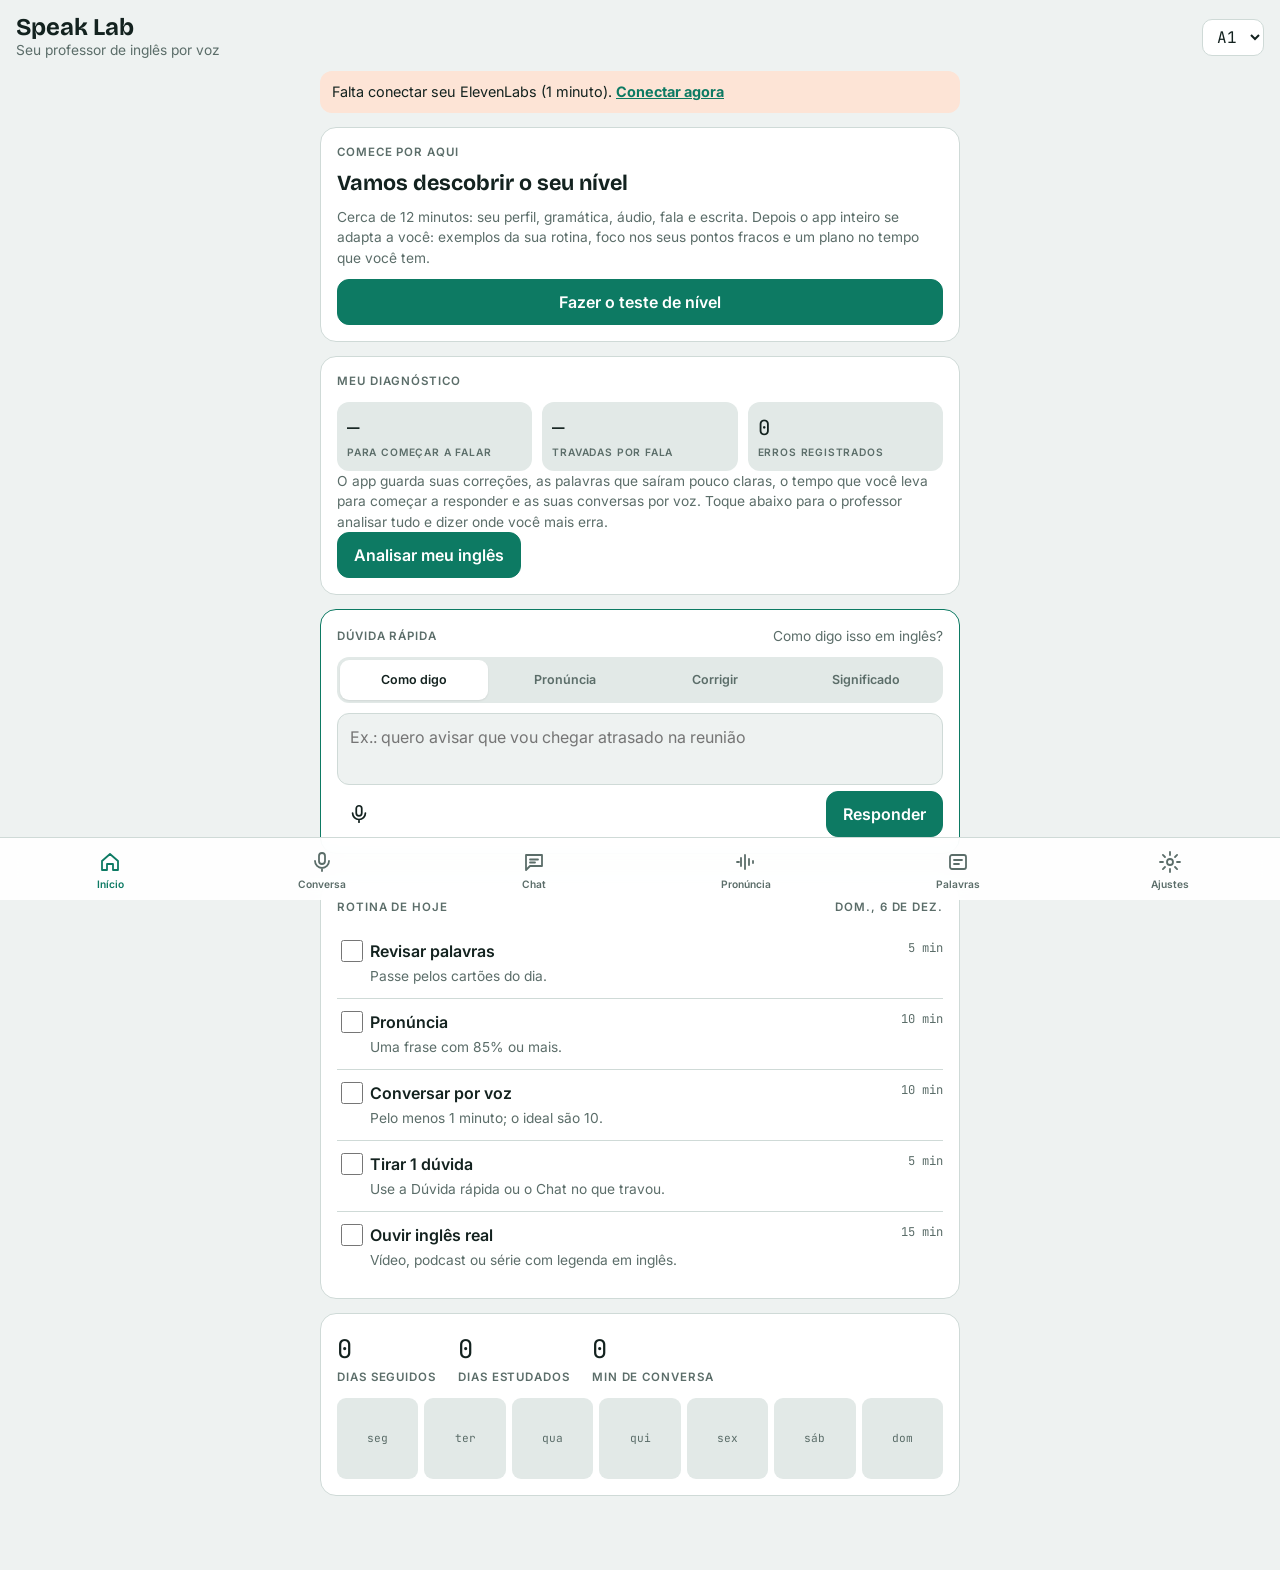
==== commit 37175780: "Real A1 mode: simpler coach, first-steps scenario and rescue phrases A review of the learner's voice" ====
--- a/app/index.html
+++ b/app/index.html
@@ -96,6 +96,10 @@
         <label class="switch"><input type="checkbox" id="subsPT"> Legenda PT</label>
         <label class="switch" id="myVoiceTalkWrap" hidden><input type="checkbox" id="myVoiceTalk"> Professor com a minha voz</label>
       </div>
+      <details class="repair-box" open>
+        <summary>Frases de socorro: toque para ouvir e use quando não entender</summary>
+        <div class="repair" id="repair"></div>
+      </details>
     </div>
     <div class="feed" id="talkFeed" aria-live="polite"></div>
   </section>
--- a/app/styles.css
+++ b/app/styles.css
@@ -363,3 +363,9 @@
 .starters-list { display: flex; flex-wrap: wrap; gap: 6px; }
 .starters-list button { border: 1px solid var(--line); background: var(--surface); border-radius: 99px; padding: 8px 12px; min-height: 40px; font-size: 0.88rem; color: var(--fg); }
 @media (max-width: 380px) { .metrics { grid-template-columns: 1fr 1fr; } .style-row { grid-template-columns: 1fr auto; } }
+.repair-box { width: 100%; }
+.repair-box summary { font-size: 0.86rem; font-weight: 600; color: var(--muted); text-align: center; padding: 6px 0; cursor: pointer; }
+.repair { display: grid; grid-template-columns: 1fr 1fr; gap: 6px; margin-top: 6px; }
+.repair button { border: 1px solid var(--line); background: var(--surface); border-radius: 12px; padding: 8px 10px; text-align: left; display: flex; flex-direction: column; min-height: 48px; color: var(--fg); }
+.repair button b { font-size: 0.9rem; }
+.repair button span { font-size: 0.76rem; color: var(--muted); }
